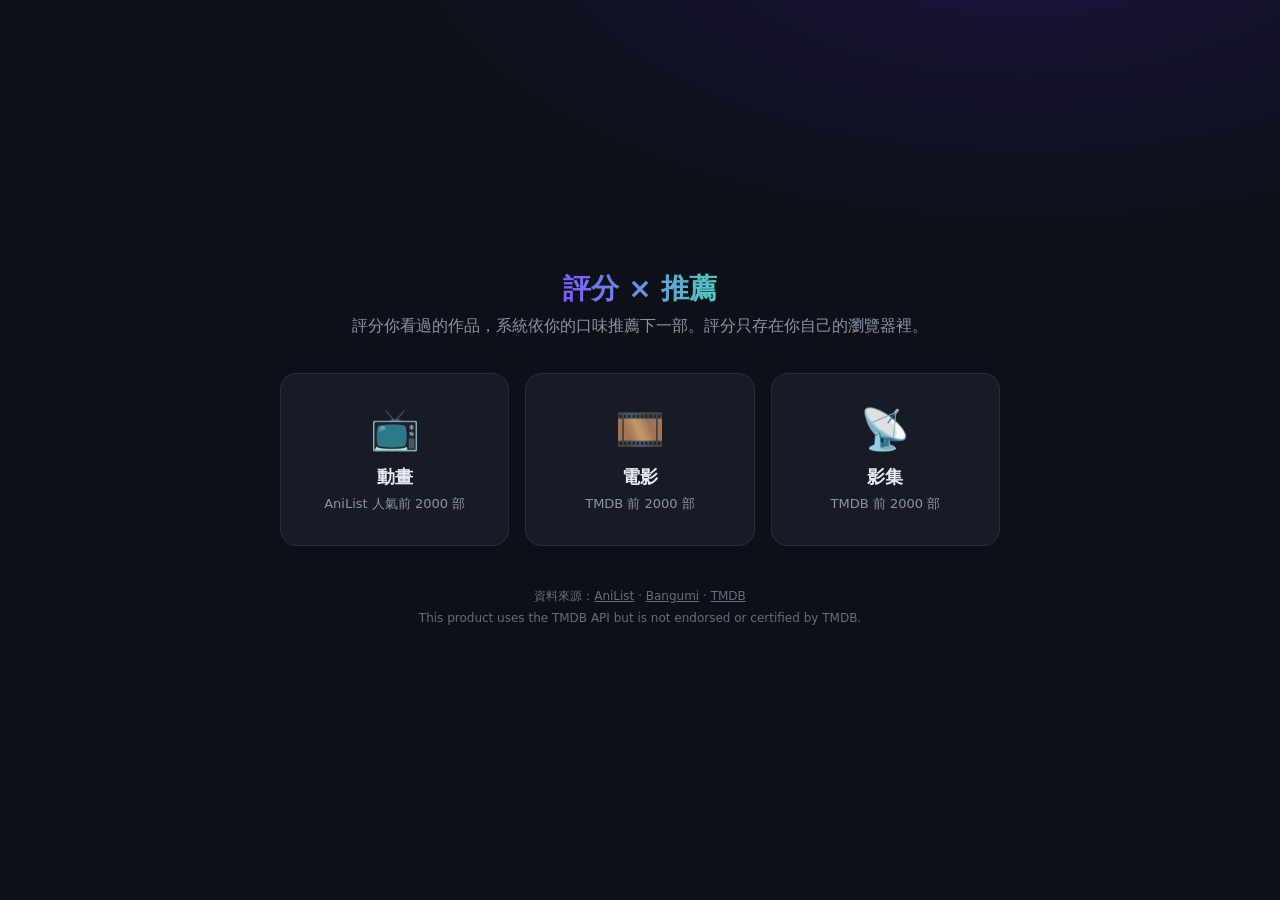
==== index.html @ dde3e816 "Deploy anime/movie/tv recommenders (static build) Co-Authored-By: Claude Fable 5 <noreply@anthropic." ====
<!doctype html>
<html lang="zh-Hant">
<head>
<meta charset="UTF-8" />
<meta name="viewport" content="width=device-width, initial-scale=1.0" />
<title>推薦系統</title>
<style>
* { box-sizing: border-box; margin: 0; padding: 0; }
body {
  font-family: 'PingFang TC', 'Noto Sans TC', 'Microsoft JhengHei', system-ui, sans-serif;
  background: radial-gradient(1200px 600px at 80% -10%, #1a1440 0%, #0d1017 55%);
  color: #e6e9f0;
  min-height: 100vh;
  display: flex;
  align-items: center;
  justify-content: center;
  padding: 24px;
}
.wrap { max-width: 720px; width: 100%; text-align: center; }
h1 { font-size: 28px; margin-bottom: 8px; }
h1 span {
  background: linear-gradient(90deg, #7c5cff, #4ecdc4);
  -webkit-background-clip: text;
  background-clip: text;
  color: transparent;
}
.sub { color: #8b93a7; margin-bottom: 36px; }
.cards { display: grid; grid-template-columns: repeat(auto-fit, minmax(180px, 1fr)); gap: 16px; }
a.card {
  display: block;
  background: #161b26;
  border: 1px solid #262d3d;
  border-radius: 16px;
  padding: 32px 20px;
  text-decoration: none;
  color: #e6e9f0;
  transition: all 0.15s;
}
a.card:hover { transform: translateY(-4px); border-color: #7c5cff; }
.emoji { font-size: 40px; margin-bottom: 12px; }
.name { font-size: 18px; font-weight: 700; }
.desc { color: #8b93a7; font-size: 13px; margin-top: 6px; }
.foot { margin-top: 40px; color: #8b93a7; font-size: 12px; opacity: 0.7; line-height: 1.8; }
.foot a { color: #8b93a7; }
</style>
</head>
<body>
<div class="wrap">
  <h1><span>評分 × 推薦</span></h1>
  <div class="sub">評分你看過的作品，系統依你的口味推薦下一部。評分只存在你自己的瀏覽器裡。</div>
  <div class="cards">
    <a class="card" href="anime/"><div class="emoji">📺</div><div class="name">動畫</div><div class="desc">AniList 人氣前 2000 部</div></a>
    <a class="card" href="movie/"><div class="emoji">🎞️</div><div class="name">電影</div><div class="desc">TMDB 前 2000 部</div></a>
    <a class="card" href="tv/"><div class="emoji">📡</div><div class="name">影集</div><div class="desc">TMDB 前 2000 部</div></a>
  </div>
  <div class="foot">
    資料來源：<a href="https://anilist.co" target="_blank" rel="noreferrer">AniList</a> ·
    <a href="https://bgm.tv" target="_blank" rel="noreferrer">Bangumi</a> ·
    <a href="https://www.themoviedb.org" target="_blank" rel="noreferrer">TMDB</a><br/>
    This product uses the TMDB API but is not endorsed or certified by TMDB.
  </div>
</div>
</body>
</html>
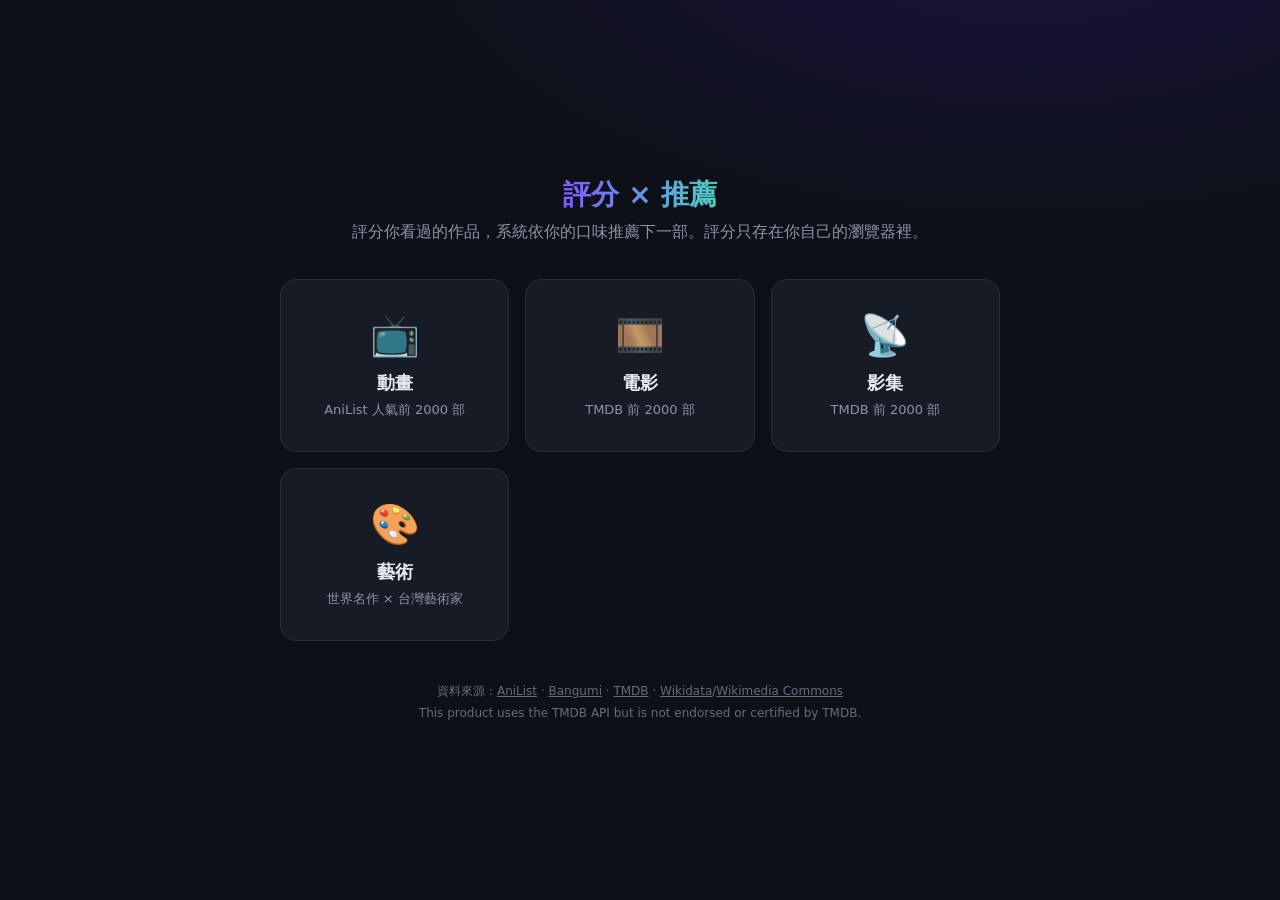
==== commit c0a1d65a: "Redeploy 2026-07-04" ====
--- a/index.html
+++ b/index.html
@@ -52,11 +52,13 @@
     <a class="card" href="anime/"><div class="emoji">📺</div><div class="name">動畫</div><div class="desc">AniList 人氣前 2000 部</div></a>
     <a class="card" href="movie/"><div class="emoji">🎞️</div><div class="name">電影</div><div class="desc">TMDB 前 2000 部</div></a>
     <a class="card" href="tv/"><div class="emoji">📡</div><div class="name">影集</div><div class="desc">TMDB 前 2000 部</div></a>
+    <a class="card" href="art/"><div class="emoji">🎨</div><div class="name">藝術</div><div class="desc">世界名作 × 台灣藝術家</div></a>
   </div>
   <div class="foot">
     資料來源：<a href="https://anilist.co" target="_blank" rel="noreferrer">AniList</a> ·
     <a href="https://bgm.tv" target="_blank" rel="noreferrer">Bangumi</a> ·
-    <a href="https://www.themoviedb.org" target="_blank" rel="noreferrer">TMDB</a><br/>
+    <a href="https://www.themoviedb.org" target="_blank" rel="noreferrer">TMDB</a> ·
+    <a href="https://www.wikidata.org" target="_blank" rel="noreferrer">Wikidata</a>/<a href="https://commons.wikimedia.org" target="_blank" rel="noreferrer">Wikimedia Commons</a><br/>
     This product uses the TMDB API but is not endorsed or certified by TMDB.
   </div>
 </div>
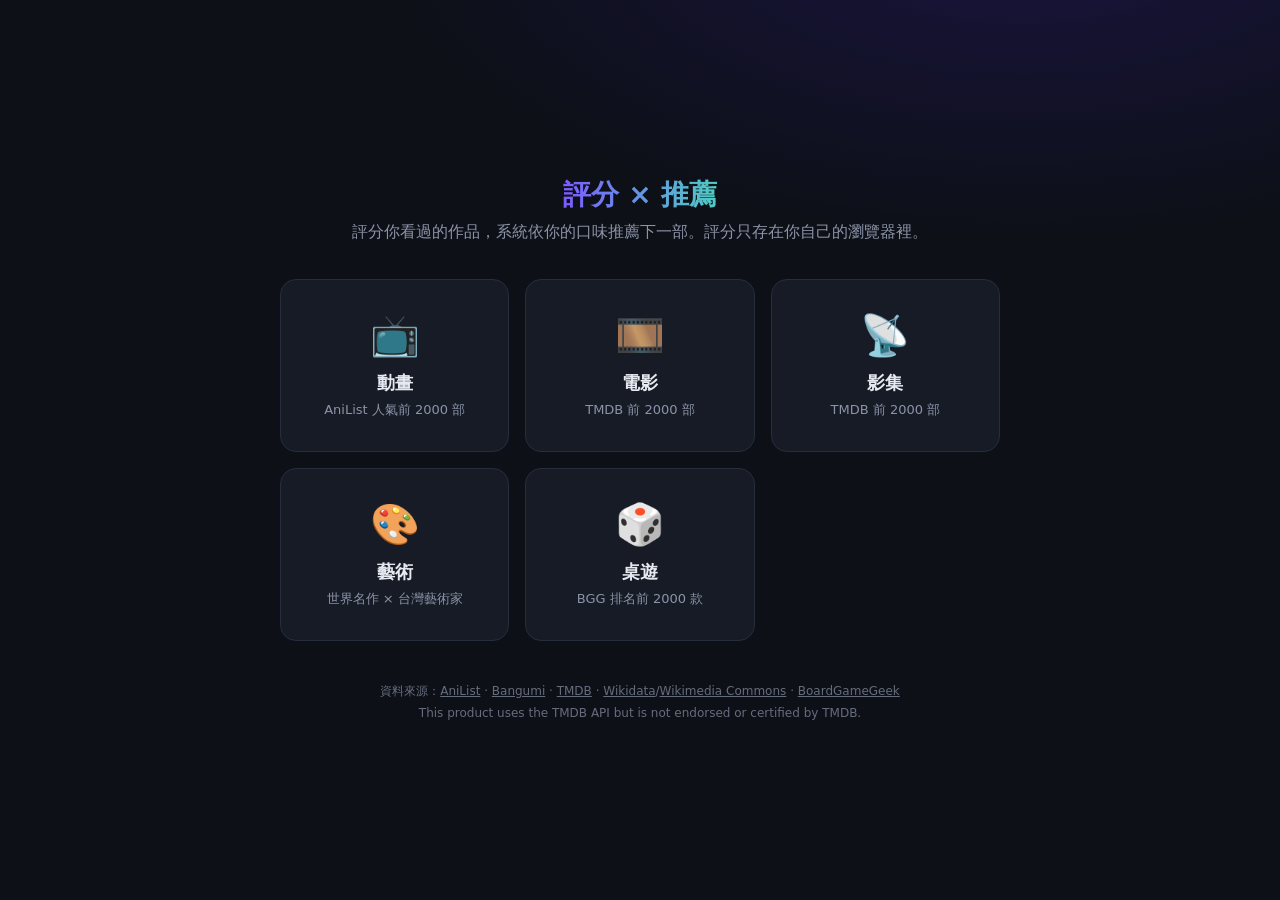
==== commit 2b022048: "Redeploy 2026-07-12" ====
--- a/index.html
+++ b/index.html
@@ -43,6 +43,7 @@
 .foot { margin-top: 40px; color: #8b93a7; font-size: 12px; opacity: 0.7; line-height: 1.8; }
 .foot a { color: #8b93a7; }
 </style>
+    <script data-goatcounter="https://wadasiwak.goatcounter.com/count" async src="https://gc.zgo.at/count.js"></script>
 </head>
 <body>
 <div class="wrap">
@@ -53,14 +54,18 @@
     <a class="card" href="movie/"><div class="emoji">🎞️</div><div class="name">電影</div><div class="desc">TMDB 前 2000 部</div></a>
     <a class="card" href="tv/"><div class="emoji">📡</div><div class="name">影集</div><div class="desc">TMDB 前 2000 部</div></a>
     <a class="card" href="art/"><div class="emoji">🎨</div><div class="name">藝術</div><div class="desc">世界名作 × 台灣藝術家</div></a>
+    <a class="card" href="boardgame/"><div class="emoji">🎲</div><div class="name">桌遊</div><div class="desc">BGG 排名前 2000 款</div></a>
   </div>
+  <div id="more-sites-slot"></div>
   <div class="foot">
     資料來源：<a href="https://anilist.co" target="_blank" rel="noreferrer">AniList</a> ·
     <a href="https://bgm.tv" target="_blank" rel="noreferrer">Bangumi</a> ·
     <a href="https://www.themoviedb.org" target="_blank" rel="noreferrer">TMDB</a> ·
-    <a href="https://www.wikidata.org" target="_blank" rel="noreferrer">Wikidata</a>/<a href="https://commons.wikimedia.org" target="_blank" rel="noreferrer">Wikimedia Commons</a><br/>
+    <a href="https://www.wikidata.org" target="_blank" rel="noreferrer">Wikidata</a>/<a href="https://commons.wikimedia.org" target="_blank" rel="noreferrer">Wikimedia Commons</a> ·
+    <a href="https://boardgamegeek.com" target="_blank" rel="noreferrer">BoardGameGeek</a><br/>
     This product uses the TMDB API but is not endorsed or certified by TMDB.
   </div>
 </div>
-</body>
+    <script src="https://wadasiwak.github.io/japan-planner/widget.js" data-site="rec-anime,rec-movie,rec-tv,rec-art,rec-boardgame" defer></script>
+  </body>
 </html>
